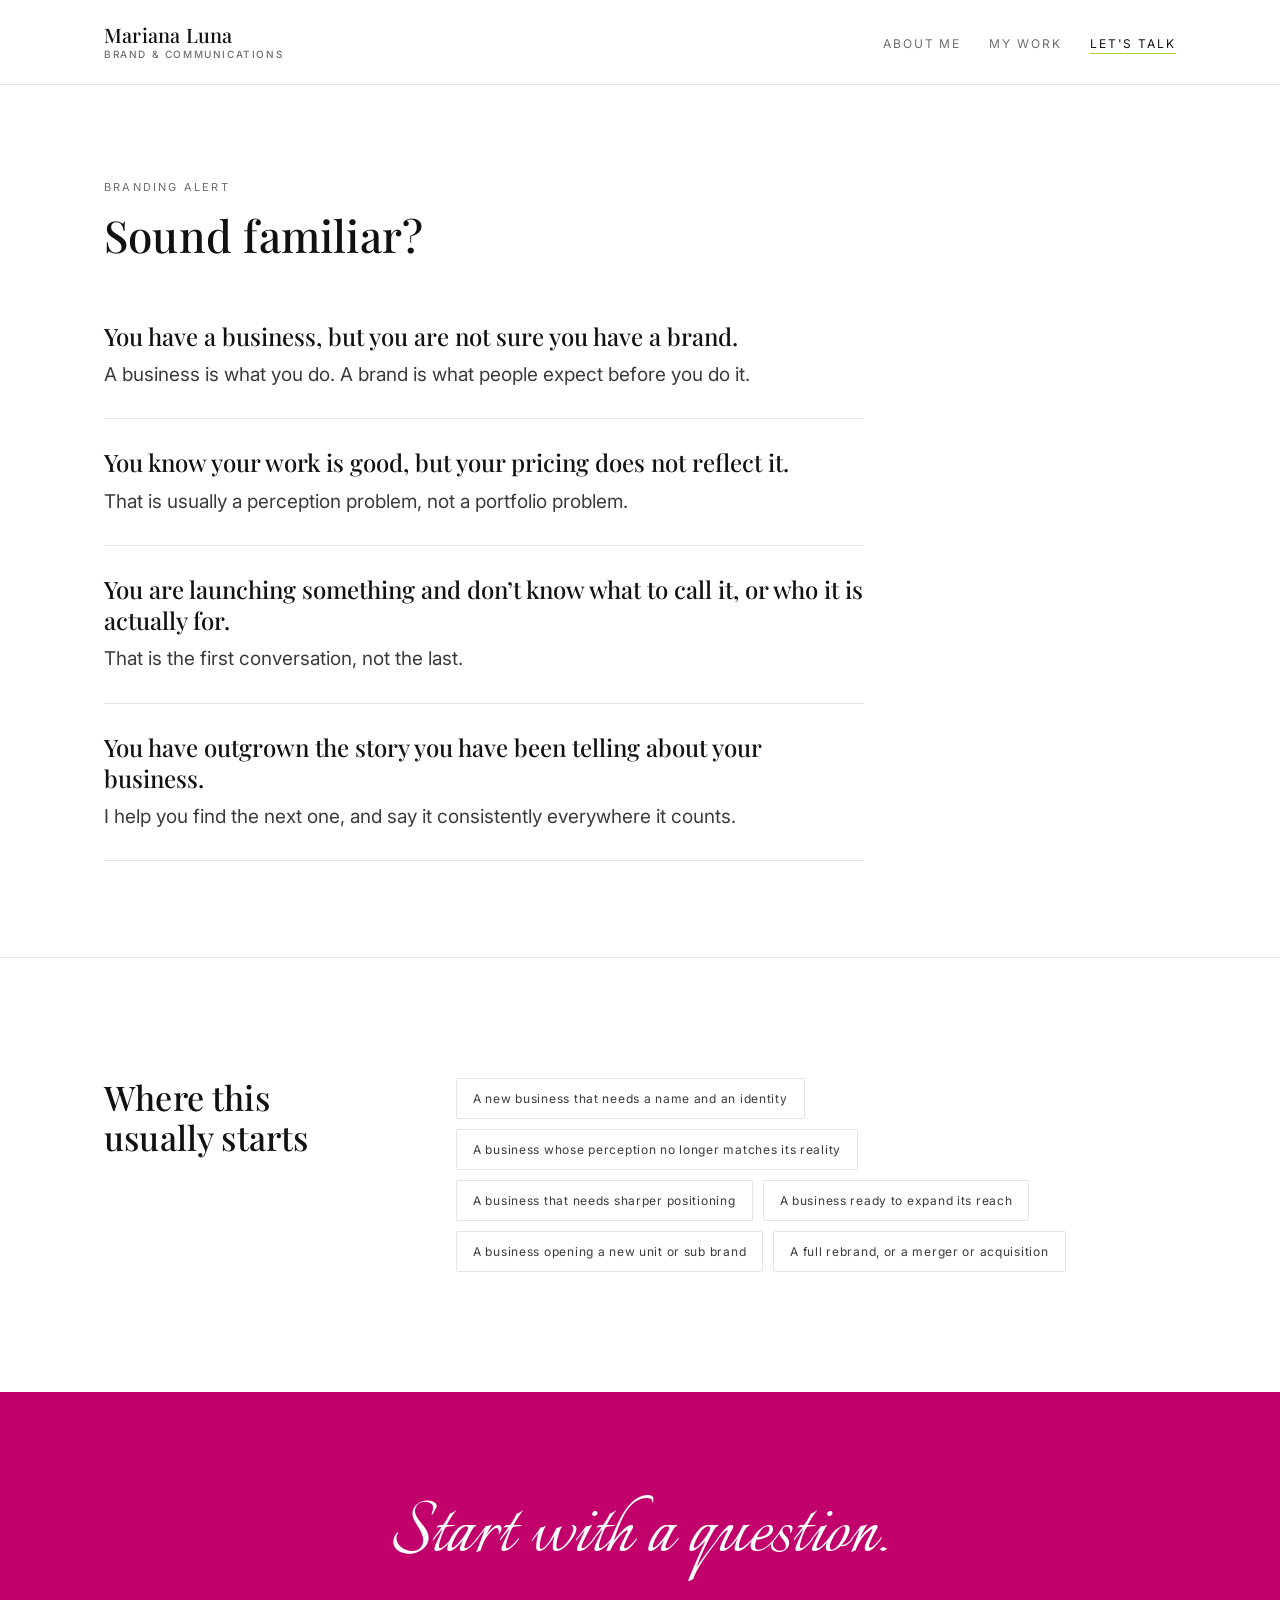
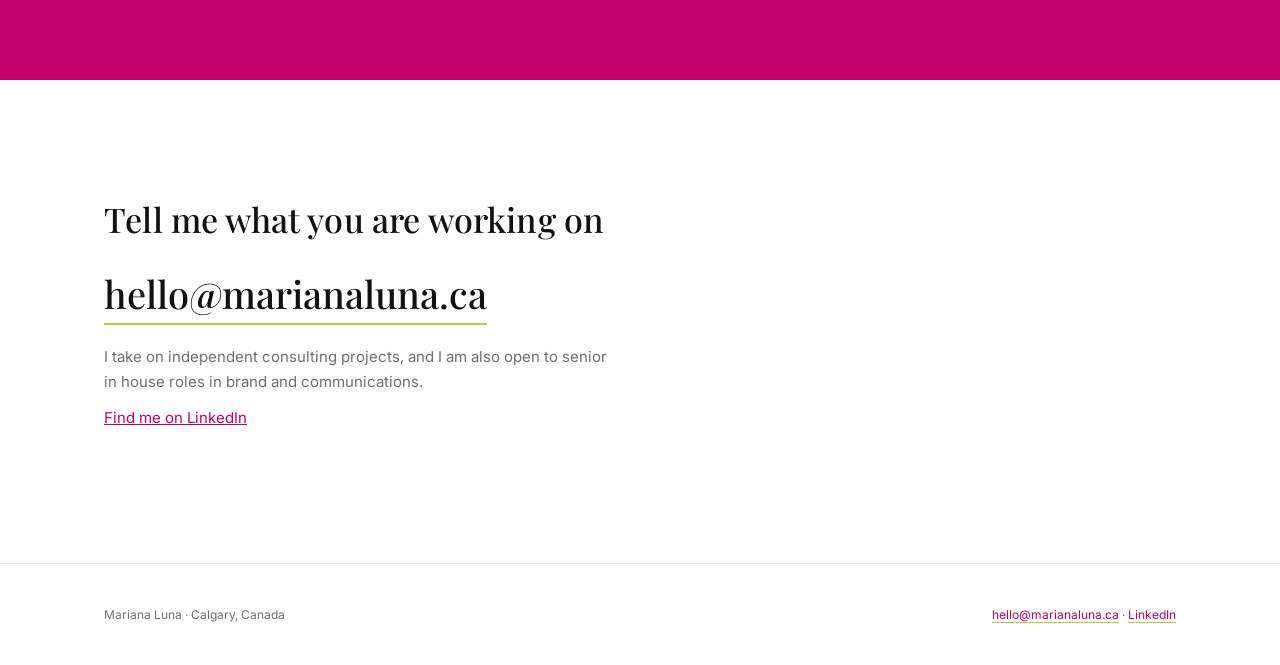
==== contact.html @ 702eda30 "Add files via upload" ====
<!doctype html>
<html lang="en">
<head>
<meta charset="utf-8">
<meta name="viewport" content="width=device-width,initial-scale=1">
<title>Let's Talk | Work With Mariana Luna</title>
<meta name="description" content="Not sure you have a brand? Pricing that does not match your work? Launching something you cannot name yet? Start the conversation.">
<link rel="canonical" href="https://marianaluna.ca/contact">
<meta property="og:type" content="website">
<meta property="og:title" content="Let's Talk | Work With Mariana Luna">
<meta property="og:description" content="Not sure you have a brand? Pricing that does not match your work? Launching something you cannot name yet? Start the conversation.">
<meta property="og:url" content="https://marianaluna.ca/contact">
<meta property="og:image" content="https://marianaluna.ca/img/og-cover.png">
<meta name="twitter:card" content="summary_large_image">
<link rel="icon" href="/img/favicon.png" sizes="32x32">
<link rel="apple-touch-icon" href="/img/apple-touch-icon.png">
<link rel="preconnect" href="https://fonts.googleapis.com">
<link rel="preconnect" href="https://fonts.gstatic.com" crossorigin>
<link href="https://fonts.googleapis.com/css2?family=Playfair+Display:ital,wght@0,400;0,500;0,700;1,400&family=Italianno&family=Inter:wght@400;500;600&display=swap" rel="stylesheet">
<link rel="stylesheet" href="/styles.css">
</head>
<body>
<a class="skip" href="#main">Skip to content</a>
<header class="masthead">
  <div class="wrap">
    <a class="wordmark" href="/"><span class="wordmark-name">Mariana Luna</span><span class="wordmark-desc">Brand &amp; Communications</span></a>
    <nav aria-label="Main">
      <ul class="nav">
        <li><a href="/about">About me</a></li>
        <li><a href="/work">My work</a></li>
        <li><a href="/contact" aria-current="page">Let's talk</a></li>
      </ul>
    </nav>
  </div>
</header>
<main id="main">
  <section class="band band--tight">
    <div class="wrap">
      <p class="eyebrow">Branding alert</p>
      <h1 class="section-title" style="font-size:44px;margin-top:16px">Sound familiar?</h1>
      <ul class="questions">
        <li><b>You have a business, but you are not sure you have a brand.</b>A business is what you do. A brand is what people expect before you do it.</li>
        <li><b>You know your work is good, but your pricing does not reflect it.</b>That is usually a perception problem, not a portfolio problem.</li>
        <li><b>You are launching something and don&rsquo;t know what to call it, or who it is actually for.</b>That is the first conversation, not the last.</li>
        <li><b>You have outgrown the story you have been telling about your business.</b>I help you find the next one, and say it consistently everywhere it counts.</li>
      </ul>
    </div>
  </section>

  <hr class="divider">

  <section class="band">
    <div class="wrap two-col">
      <h2 class="section-title">Where this usually starts</h2>
      <ul class="chips" style="max-width:640px">
        <li>A new business that needs a name and an identity</li>
        <li>A business whose perception no longer matches its reality</li>
        <li>A business that needs sharper positioning</li>
        <li>A business ready to expand its reach</li>
        <li>A business opening a new unit or sub brand</li>
        <li>A full rebrand, or a merger or acquisition</li>
      </ul>
    </div>
  </section>

  <section class="script-band script-band--magenta">
    <div class="wrap">
      <p class="script">Start with a question.</p>
    </div>
  </section>

  <section class="band contact-close">
    <div class="wrap">
      <h2 class="section-title">Tell me what you are working on</h2>
      <p class="contact-mail"><a href="mailto:hello@marianaluna.ca">hello@marianaluna.ca</a></p>
      <p class="contact-note">I take on independent consulting projects, and I am also open to senior in house roles in brand and communications.</p>
      <p class="contact-note"><a href="https://www.linkedin.com/in/lunamariana/" target="_blank" rel="noopener">Find me on LinkedIn</a></p>
    </div>
  </section>
</main>

<footer class="site-foot">
  <div class="wrap">
    <p>Mariana Luna &middot; Calgary, Canada</p>
    <p><a href="mailto:hello@marianaluna.ca">hello@marianaluna.ca</a> &middot; <a href="https://www.linkedin.com/in/lunamariana/" target="_blank" rel="noopener">LinkedIn</a></p>
  </div>
</footer>
</body>
</html>
---- styles.css ----
:root{
  --ink:#111111;
  --green:#A8D93C;
  --green-deep:#4F7A18;
  --magenta:#E0007A;
  --magenta-deep:#C2006B;
  --grey:#6E6E6E;
  --line:#E4E4E4;
  --paper:#FFFFFF;
  --serif:'Playfair Display',Georgia,serif;
  --script:'Italianno',cursive;
  --sans:'Inter',system-ui,sans-serif;
  --gutter:24px;
  --measure:620px;
}

*{box-sizing:border-box}
html{-webkit-text-size-adjust:100%}
body{
  margin:0;
  background:var(--paper);
  color:var(--ink);
  font-family:var(--sans);
  font-size:16px;
  line-height:1.75;
  -webkit-font-smoothing:antialiased;
}
img{max-width:100%;display:block}
a{color:inherit}

:focus-visible{outline:2px solid var(--magenta-deep);outline-offset:3px}

.wrap{max-width:1120px;margin:0 auto;padding:0 var(--gutter)}
.measure{max-width:var(--measure)}

/* ---------- shared type ---------- */
.eyebrow{
  font-size:11px;letter-spacing:.2em;text-transform:uppercase;
  color:var(--grey);line-height:1.2;margin:0;
}
.rule{width:44px;height:6px;background:var(--green);border:0;margin:0}
.hero .measure{max-width:460px}
.lede{font-size:18px;line-height:1.7;color:#3A3A3A;margin:0}
.body-copy p{font-size:18px;line-height:1.7;color:#3A3A3A;margin:0 0 24px}
.body-copy p:last-child{margin-bottom:0}
.section-title{
  font-family:var(--serif);font-size:34px;line-height:1.15;
  font-weight:500;margin:0 0 32px;letter-spacing:.005em;
}

/* ---------- nav ---------- */
.masthead{border-bottom:.5px solid var(--line)}
.masthead .wrap{display:flex;align-items:center;justify-content:space-between;gap:24px;padding-top:24px;padding-bottom:24px}
.wordmark{font-family:var(--serif);font-size:20px;font-weight:500;letter-spacing:.01em;text-decoration:none}
.nav{display:flex;gap:28px;list-style:none;margin:0;padding:0}
.nav a{
  font-size:12px;letter-spacing:.16em;text-transform:uppercase;
  text-decoration:none;color:var(--grey);padding-bottom:2px;
}
.nav a:hover{color:var(--ink)}
.nav a[aria-current="page"]{color:var(--ink);border-bottom:1px solid var(--green)}

/* ---------- hero de caso ---------- */
.hero{padding:96px 0 0}
.hero-grid{display:grid;grid-template-columns:minmax(0,420px) minmax(0,1fr);gap:64px;align-items:start}
.cover{position:relative}
.cover img{width:100%;aspect-ratio:4/5;object-fit:cover;border-radius:3px}
.ph{
  background:#E9E9E9;border-radius:3px;display:flex;
  align-items:center;justify-content:center;text-align:center;padding:16px;
}
.ph span{font-size:11px;letter-spacing:.16em;text-transform:uppercase;color:#A5A5A5;line-height:1.6}
.cover .ph{aspect-ratio:4/5}
.badge{
  position:absolute;top:-16px;right:-16px;width:78px;height:78px;border-radius:50%;
  background:var(--green);display:flex;align-items:center;justify-content:center;
  text-align:center;font-size:11px;line-height:1.3;color:#1F3307;letter-spacing:.04em;
}
.case-title{
  font-family:var(--serif);font-size:50px;line-height:1.02;letter-spacing:.015em;
  text-transform:uppercase;font-weight:700;margin:16px 0 20px;
}
.meta{font-size:14px;line-height:1.6;color:var(--grey);margin:0 0 28px}
.services{list-style:none;margin:0 0 28px;padding:0}
.services li{
  font-size:12px;letter-spacing:.14em;text-transform:uppercase;
  color:var(--magenta-deep);margin-bottom:10px;
}
.services li::before{content:"\2192";margin-right:10px}
.btn{
  display:inline-block;font-size:12px;letter-spacing:.14em;text-transform:uppercase;
  background:var(--ink);color:#fff;text-decoration:none;padding:15px 28px;
  border-radius:2px;margin-top:28px;transition:opacity .2s ease;border:0;cursor:pointer;
  font-family:var(--sans);
}
.btn:hover{opacity:.82}

/* ---------- secciones ---------- */
.band{padding:120px 0}
.band--tight{padding:96px 0}
.divider{border:0;border-top:.5px solid var(--line);margin:0}
.two-col{display:grid;grid-template-columns:minmax(0,280px) minmax(0,1fr);gap:72px;align-items:start}

/* ---------- resultados ---------- */
.results{display:grid;grid-template-columns:repeat(3,minmax(0,1fr));gap:48px}
.result-label{
  font-size:11px;letter-spacing:.2em;text-transform:uppercase;
  color:var(--grey);margin:0 0 20px;
}
.figure{
  font-family:var(--sans);font-size:56px;font-weight:600;letter-spacing:-.03em;
  line-height:1;margin:0 0 12px;
}
.result-text{font-size:14px;line-height:1.6;color:var(--grey);margin:0}
.result-statement{
  font-family:var(--serif);font-size:24px;line-height:1.3;margin:0 0 12px;font-weight:500;
}
.tick{width:26px;height:5px;background:var(--green);border:0;margin:0 0 20px}

/* ---------- chips ---------- */
.chips{display:flex;flex-wrap:wrap;gap:10px;list-style:none;margin:0;padding:0}
.chips li{
  font-size:12px;letter-spacing:.06em;color:#3A3A3A;
  border:.5px solid var(--line);border-radius:2px;padding:9px 16px;
}

/* ---------- script ---------- */
.script-band{text-align:center;padding:104px 0}
.script{
  font-family:var(--script);font-size:88px;line-height:.9;
  color:var(--magenta-deep);margin:0;
}
.script-note{
  font-size:12px;letter-spacing:.14em;text-transform:uppercase;
  color:var(--grey);margin:20px 0 0;
}

/* ---------- testimonio ---------- */
.quote{margin:0;max-width:640px}
.quote p{
  font-family:var(--serif);font-size:26px;line-height:1.45;margin:0 0 28px;font-weight:400;
}
.quote footer{font-size:14px;color:var(--grey)}
.quote cite{font-style:normal;color:var(--ink)}

/* ---------- galería ---------- */
.gallery{display:grid;grid-template-columns:repeat(2,minmax(0,1fr));gap:24px}
.gallery figure{margin:0}
.gallery img{width:100%;border-radius:3px;border:.5px solid var(--line)}
.gallery figcaption{font-size:12px;letter-spacing:.06em;color:var(--grey);margin-top:10px;line-height:1.5}
.gallery .ph{aspect-ratio:16/10}
.gallery .full{grid-column:1 / -1}
.gallery .stack{display:grid;gap:24px;align-content:start}
.gallery .full .ph{aspect-ratio:16/7}

/* ---------- caso siguiente ---------- */
.next{border-top:.5px solid var(--line);padding:64px 0 120px}
.next a{text-decoration:none;display:inline-block}
.next-title{font-family:var(--serif);font-size:38px;line-height:1.1;margin:12px 0 0;font-weight:700}
.next a:hover .next-title{color:var(--magenta-deep)}

/* ---------- footer ---------- */
.site-foot{border-top:.5px solid var(--line);padding:40px 0}
.site-foot .wrap{display:flex;justify-content:space-between;gap:24px;flex-wrap:wrap}
.site-foot p{font-size:12px;color:var(--grey);margin:0}
.site-foot a{color:var(--magenta-deep);text-decoration:none;border-bottom:1px solid var(--green)}

/* ---------- bandas de color ---------- */
.band--ink{background:var(--ink);color:#fff}
.band--ink .section-title{color:#fff}
.band--ink .result-label{color:rgba(255,255,255,.55)}
.band--ink .figure{color:#fff}
.band--ink .result-statement{color:#fff}
.band--ink .result-text{color:rgba(255,255,255,.66)}
.script-band--magenta{background:var(--magenta-deep)}
.script-band--magenta .script{color:#fff}
.script-band--magenta .script-note{color:rgba(255,255,255,.72)}

/* ================= HOME ================= */
.home-hero{padding:128px 0 104px}
.home-title{
  font-family:var(--serif);font-weight:700;font-size:64px;line-height:1.04;
  letter-spacing:.015em;text-transform:uppercase;margin:0;max-width:14ch;
}
.home-script{
  font-family:var(--script);font-size:96px;line-height:.7;color:var(--magenta-deep);
  display:block;text-transform:none;letter-spacing:0;margin:6px 0 0 40px;
}
.home-support{font-size:20px;font-weight:500;line-height:1.4;color:#3A3A3A;margin:36px 0 0;max-width:44ch}

/* franja de cifras */
.numbers{background:var(--ink);color:#fff;padding:72px 0}
.numbers-grid{display:grid;grid-template-columns:repeat(4,minmax(0,1fr));gap:48px 32px}
.num{margin:0}
.num b{display:block;font-size:44px;font-weight:600;letter-spacing:-.03em;line-height:1;margin-bottom:10px}
.num span{font-size:13px;line-height:1.5;color:rgba(255,255,255,.66)}
.numbers-note{font-size:12px;color:rgba(255,255,255,.5);margin:48px 0 0;max-width:70ch;line-height:1.6}

/* proyectos destacados */
.featured{display:grid;grid-template-columns:repeat(3,minmax(0,1fr));gap:32px}
.featured a{text-decoration:none;display:block}
.featured img{width:100%;aspect-ratio:4/5;object-fit:cover;border-radius:3px}
.featured .ph{aspect-ratio:4/5}
.featured h3{font-family:var(--serif);font-size:26px;font-weight:500;margin:18px 0 4px;line-height:1.15}
.featured p{font-size:13px;color:var(--grey);margin:0}
.featured a:hover h3{color:var(--magenta-deep)}

.split{display:grid;grid-template-columns:minmax(0,320px) minmax(0,1fr);gap:64px;align-items:center}
.split .ph{aspect-ratio:4/5}
.split img{width:100%;aspect-ratio:4/5;object-fit:cover;border-radius:3px}

.cta-band{text-align:center;padding:120px 0}
.cta-title{font-family:var(--serif);font-size:44px;font-weight:500;line-height:1.15;margin:0 0 32px}

/* ================= DIRECTORIO ================= */
.directory{display:grid;grid-template-columns:repeat(3,minmax(0,1fr));gap:32px 32px}
.dir-item{text-decoration:none;display:block}
.dir-item img{width:100%;aspect-ratio:4/5;object-fit:cover;border-radius:3px}
.dir-item .ph{aspect-ratio:4/5}
.dir-item h3{font-family:var(--serif);font-size:24px;font-weight:500;margin:16px 0 4px;line-height:1.2}
.dir-item p{font-size:13px;color:var(--grey);margin:0}
.dir-item:hover h3{color:var(--magenta-deep)}
.dir-item--soon{pointer-events:none;opacity:.45}
.soon-tag{font-size:10px;letter-spacing:.18em;text-transform:uppercase;color:var(--grey)}

.pillars{display:grid;grid-template-columns:repeat(3,minmax(0,1fr));gap:48px}
.pillar h3{font-family:var(--serif);font-size:24px;font-weight:500;line-height:1.2;margin:0 0 16px}
.pillar p{font-size:15px;line-height:1.7;color:#3A3A3A;margin:0}
.pillar .tick{margin-bottom:20px}

/* ================= ABOUT ================= */
.about-hero{padding:112px 0 0}
.about-grid{display:grid;grid-template-columns:minmax(0,360px) minmax(0,1fr);gap:64px;align-items:start}
.one-liner{font-family:var(--serif);font-size:38px;line-height:1.2;font-weight:500;margin:0 0 32px}
.mantras{list-style:none;margin:0;padding:0}
.mantras li{
  font-family:var(--serif);font-size:24px;line-height:1.35;font-weight:400;
  padding:22px 0;border-bottom:.5px solid var(--line);margin:0;
}
.mantras li:first-child{border-top:.5px solid var(--line)}

/* ================= CONTACTO ================= */
.questions{list-style:none;margin:0;padding:0;max-width:760px}
.questions li{
  font-size:19px;line-height:1.6;color:#3A3A3A;
  padding:28px 0;border-bottom:.5px solid var(--line);
}
.questions li b{font-family:var(--serif);font-weight:500;color:var(--ink);display:block;font-size:24px;margin-bottom:8px;line-height:1.3}
.form{max-width:560px}
.field{margin-bottom:24px}
.field label{display:block;font-size:11px;letter-spacing:.18em;text-transform:uppercase;color:var(--grey);margin-bottom:8px}
.field input,.field select,.field textarea{
  width:100%;font-family:var(--sans);font-size:16px;color:var(--ink);
  border:0;border-bottom:1px solid var(--line);padding:10px 0;background:transparent;border-radius:0;
}
.field textarea{min-height:110px;resize:vertical}
.field input:focus,.field select:focus,.field textarea:focus{outline:0;border-bottom-color:var(--magenta-deep)}
.form-note{font-size:12px;color:var(--grey);margin:24px 0 0;line-height:1.6;max-width:60ch}

/* ---------- aviso de prototipo ---------- */

/* ---------- responsive ---------- */
@media (max-width:880px){
  .hero{padding-top:64px}
  .hero-grid{grid-template-columns:1fr;gap:40px}
  .badge{width:64px;height:64px;top:-12px;right:-12px;font-size:10px}
  .case-title{font-size:38px}
  .band{padding:72px 0}
  .band--tight{padding:64px 0}
  .two-col{grid-template-columns:1fr;gap:24px}
  .results{grid-template-columns:1fr;gap:40px}
  .figure{font-size:44px}
  .result-statement{font-size:21px}
  .script{font-size:58px}
  .script-band{padding:72px 0}
  .quote p{font-size:21px}
  .gallery{grid-template-columns:1fr}
  .gallery .stack{gap:24px}
  .next{padding-bottom:72px}
  .next-title{font-size:30px}
  .nav{gap:18px}
  .nav a{font-size:11px;letter-spacing:.12em}

  .home-hero{padding:72px 0 64px}
  .home-title{font-size:38px}
  .home-script{font-size:62px;margin-left:16px}
  .home-support{font-size:17px;margin-top:28px}
  .numbers-grid{grid-template-columns:repeat(2,minmax(0,1fr));gap:36px 24px}
  .num b{font-size:32px}
  .featured{grid-template-columns:1fr;gap:40px}
  .split{grid-template-columns:1fr;gap:32px}
  .cta-band{padding:72px 0}
  .cta-title{font-size:30px}
  .directory{grid-template-columns:repeat(2,minmax(0,1fr));gap:28px 20px}
  .dir-item h3{font-size:19px}
  .pillars{grid-template-columns:1fr;gap:40px}
  .about-hero{padding-top:64px}
  .about-grid{grid-template-columns:1fr;gap:32px}
  .one-liner{font-size:27px}
  .mantras li{font-size:19px;padding:18px 0}
  .questions li{font-size:17px;padding:22px 0}
  .questions li b{font-size:20px}
}

@media (prefers-reduced-motion:reduce){
  *{transition:none!important;animation:none!important}
}

/* ---- casos con video y arquitectura de marca ---- */
.gallery img,.gallery video{width:100%;display:block;border-radius:3px;background:#E9E9E9}
.gallery .full img,.gallery .full video{aspect-ratio:auto}
.gallery .r45 img,.gallery .r45 video{aspect-ratio:4/5;object-fit:cover}
.gallery .r1610 img,.gallery .r1610 video{aspect-ratio:16/10;object-fit:cover}
.gallery .rproc img,.gallery .rproc video{aspect-ratio:892/972;object-fit:cover}
.process{max-width:560px;margin:56px 0 0}
.process video{width:100%;display:block;border-radius:3px;background:#111}
.caption{font-size:12px;line-height:1.5;color:var(--grey);margin:10px 0 0}
.arch{border:.5px solid var(--line);border-radius:3px;padding:40px}
.arch-cols{display:grid;grid-template-columns:repeat(2,minmax(0,1fr));gap:24px}
.arch-col{border-top:5px solid var(--green);background:#FAFAFA;border-radius:2px;padding:24px}
.arch-col h3{
  font-size:11px;letter-spacing:.2em;text-transform:uppercase;
  color:var(--green-deep);margin:0 0 6px;font-weight:600;
}
.arch-col p{font-size:14px;line-height:1.6;color:#3A3A3A;margin:0 0 20px}
.arch-col .arch-role{font-size:14px;color:var(--ink);margin:0 0 12px;font-weight:500}
.arch-umbrella{
  background:var(--ink);color:#fff;border-radius:2px;text-align:center;
  padding:20px 16px;margin:0 0 8px;
}
.arch-umbrella strong{
  font-family:var(--serif);font-weight:500;font-size:26px;line-height:1.1;display:block;
}
.arch-umbrella span{
  font-size:11px;letter-spacing:.2em;text-transform:uppercase;
  color:rgba(255,255,255,.6);display:block;margin-top:8px;
}
.arch-stem{width:1px;height:28px;background:var(--line);margin:0 auto}
.arch-seg{font-size:11px;letter-spacing:.16em;text-transform:uppercase;color:var(--grey);margin:0 0 10px}
.arch-tiers{display:grid;grid-template-columns:repeat(2,minmax(0,1fr));gap:24px}
.arch-tier{padding-left:16px}
.arch-tier strong{display:block;font-size:14px;margin-bottom:4px}
.arch-tier span{display:block;font-size:13px;line-height:1.6;color:var(--grey)}
.arch-tier--full{border-left:5px solid var(--green-deep)}
.arch-tier--light{border-left:5px solid var(--green)}
.arch-endorse{margin-top:32px;border-top:.5px solid var(--line);padding-top:24px}
.arch-endorse h3{
  font-size:11px;letter-spacing:.2em;text-transform:uppercase;
  color:var(--grey);margin:0 0 16px;font-weight:500;
}
.arch-brands{display:flex;flex-wrap:wrap;gap:8px;list-style:none;margin:0;padding:0}
.arch-brands li{
  font-size:12px;letter-spacing:.04em;background:#fff;
  border:.5px solid var(--line);border-radius:2px;padding:8px 14px;
}
.arch-brands li em{font-style:normal;color:var(--grey)}
/* ---- marquee de logos ---- */
.brands{padding:64px 0 72px;border-top:1px solid var(--line);border-bottom:1px solid var(--line)}
.marquee{overflow:hidden;position:relative;
  -webkit-mask-image:linear-gradient(90deg,transparent,#000 8%,#000 92%,transparent);
  mask-image:linear-gradient(90deg,transparent,#000 8%,#000 92%,transparent)}
.marquee-track{display:flex;align-items:center;gap:28px;width:max-content;
  animation:marquee 70s linear infinite}
.marquee:hover .marquee-track{animation-play-state:paused}
.marquee img{height:56px;width:auto;flex:none;opacity:.72;
  transition:opacity .25s ease}
.marquee img:hover{opacity:1}
@keyframes marquee{from{transform:translateX(0)}to{transform:translateX(-50%)}}
@media (prefers-reduced-motion:reduce){
  .marquee-track{animation:none;flex-wrap:wrap;width:auto;justify-content:center;gap:40px 56px}
  .marquee{-webkit-mask-image:none;mask-image:none}
}
.brands-note{margin:40px 0 0;font-size:13px;color:var(--grey);text-align:center}
@media (max-width:880px){
  .marquee img{height:42px}
  .marquee-track{gap:24px}
  .brands{padding:48px 0 52px}
}

/* ---- accesibilidad y ajustes de home ---- */
.skip{position:absolute;left:-9999px;top:0;background:var(--ink);color:#fff;
  padding:12px 18px;z-index:50;font-size:14px}
.skip:focus{left:16px;top:16px}
.home-questions{margin:36px 0 40px;padding:0;list-style:none;max-width:52ch}
.home-questions li{font-size:19px;font-weight:500;line-height:1.5;color:#3A3A3A;margin:0 0 6px}
.home-questions li:last-child{margin-top:18px;color:var(--ink)}
@media (max-width:880px){
  .home-questions li{font-size:16px}
  .home-questions{margin:28px 0 32px}
}

/* ---- linea de credenciales en About ---- */
.credentials{font-size:14px;color:var(--grey);line-height:1.6;
  margin:28px 0 0;max-width:var(--measure)}

/* ---- cierre de Let's talk, sin formulario ---- */
.contact-close{padding-bottom:120px}
.contact-mail{margin:24px 0 28px}
.contact-mail a{font-family:var(--serif);font-size:38px;font-weight:500;
  line-height:1.2;color:var(--ink);text-decoration:none;
  border-bottom:2px solid var(--green);padding-bottom:4px}
.contact-mail a:hover{color:var(--magenta-deep);border-bottom-color:var(--magenta)}
.contact-note{font-size:15px;color:var(--grey);line-height:1.65;
  max-width:56ch;margin:0 0 12px}
.contact-note a{color:var(--magenta-deep)}
@media (max-width:880px){
  .contact-mail a{font-size:25px}
  .contact-close{padding-bottom:72px}
}

/* ---- bajada del logotipo ---- */
.wordmark{display:inline-block;line-height:1.1}
.wordmark-name{display:block}
.wordmark-desc{display:block;font-family:var(--sans);font-size:10px;font-weight:500;
  letter-spacing:.16em;text-transform:uppercase;color:var(--grey);margin-top:3px}
.wordmark:hover .wordmark-desc{color:var(--magenta-deep)}
@media (max-width:880px){.wordmark-desc{font-size:8.5px;letter-spacing:.12em}}

/* ---- retrato ---- */
.portrait{width:100%;aspect-ratio:4/5;object-fit:cover;border-radius:3px;display:block}

/* ---- banda de testimonios ---- */
.tgrid{columns:2;column-gap:56px;margin-top:8px}
.tcard{break-inside:avoid;margin:0 0 44px;padding:0;border:0;
  border-top:2px solid var(--green);padding-top:20px}
.tcard p{font-family:var(--serif);font-size:19px;line-height:1.5;
  font-weight:400;color:var(--ink);margin:0 0 16px}
.tcard footer{font-family:var(--sans);font-size:13px;color:var(--grey);line-height:1.5}
.tcard cite{font-style:normal;font-weight:600;color:var(--ink);display:block}
.tcard cite a{color:inherit;text-decoration:none;border-bottom:1px solid var(--line)}
.tcard cite a:hover{color:var(--magenta-deep);border-bottom-color:var(--magenta)}
.tcard footer span{display:block}
@media (max-width:880px){
  .tgrid{columns:1}
  .tcard{margin-bottom:36px}
  .tcard p{font-size:17px}
}

/* Los atributos width/height del HTML pisan aspect-ratio.
   height:auto devuelve el control al CSS. */
.featured img,.dir-item img,.cover img,.portrait,
.gallery img,.gallery video,.process video{height:auto}

/* el rotulo del bloque siguiente va sobre el titulo, no al lado */
.next .eyebrow{display:block;margin:0 0 10px}
.next-title{display:block}

/* ---- masthead en pantallas chicas: marca arriba, menu abajo ---- */
@media (max-width:880px){
  .masthead .wrap{flex-direction:column;align-items:flex-start;
    gap:14px;padding-top:18px;padding-bottom:16px}
  .masthead nav{width:100%}
  .nav{gap:0;justify-content:space-between;width:100%}
  .nav a{white-space:nowrap;font-size:10.5px;letter-spacing:.1em}
  .wordmark{font-size:18px}
  .wordmark-desc{font-size:9px;letter-spacing:.14em;white-space:nowrap}
}

/* ---- argenti: video y media ---- */
.media{margin:0}
.media img{width:100%;aspect-ratio:16/10;object-fit:cover;border-radius:3px}
.media-cap{
  font-size:13px;line-height:1.55;color:var(--grey);
  margin:12px 0 0;max-width:44ch;
}
.video{position:relative;margin:0}
.video-frame{
  position:relative;width:100%;aspect-ratio:16/9;
  border:0;padding:0;margin:0;cursor:pointer;display:block;
  border-radius:3px;overflow:hidden;background:#000;
}
.video-frame img{width:100%;height:100%;object-fit:cover;display:block}
.video-play{
  position:absolute;top:50%;left:50%;transform:translate(-50%,-50%);
  width:78px;height:78px;border-radius:50%;
  background:var(--magenta-deep);
  display:flex;align-items:center;justify-content:center;
  transition:transform .2s ease;
}
.video-play::after{
  content:"";border-style:solid;border-width:13px 0 13px 21px;
  border-color:transparent transparent transparent #fff;margin-left:5px;
}
.video-frame:hover .video-play{transform:translate(-50%,-50%) scale(1.06)}
.video iframe{width:100%;aspect-ratio:16/9;border:0;border-radius:3px;display:block}
.video-play{width:60px;height:60px}
.video-play::after{border-width:10px 0 10px 16px}

/* ---- newtopia: video y media ---- */
.videos{display:grid;grid-template-columns:repeat(2,minmax(0,1fr));gap:32px}
.vlink{text-decoration:none;display:block}
.vthumb{
  position:relative;border-radius:3px;overflow:hidden;
  background:linear-gradient(135deg,#443DF5 0%,#2EFFB3 100%);
  aspect-ratio:16/9;
}
.vthumb img{width:100%;height:100%;object-fit:cover;display:block}
.vplay{
  position:absolute;left:50%;top:50%;transform:translate(-50%,-50%);
  width:62px;height:62px;border-radius:50%;background:rgba(17,17,17,.74);
  display:flex;align-items:center;justify-content:center;transition:background .2s ease;
}
.vplay::before{
  content:"";border-left:15px solid #fff;
  border-top:10px solid transparent;border-bottom:10px solid transparent;margin-left:4px;
}
.vlink:hover .vplay{background:var(--magenta-deep)}
.vmeta{font-family:var(--serif);font-size:21px;font-weight:500;line-height:1.25;margin:16px 0 3px}
.vlink:hover .vmeta{color:var(--magenta-deep)}
.vsub{font-size:12px;letter-spacing:.06em;color:var(--grey);margin:0;line-height:1.5}
.after{max-width:var(--measure)}
.vlink--tall{max-width:340px;margin-top:32px}
.vthumb--tall{aspect-ratio:4/5}
.script-lead{
  font-family:var(--serif);font-size:30px;line-height:1.25;font-weight:500;
  margin:0 0 4px;color:#fff;
}
.videos{grid-template-columns:1fr;gap:36px}
.vmeta{font-size:18px}
.script-lead{font-size:21px}

/* ---- market-one: video y media ---- */
.gallery video,.gallery .media{width:100%;height:auto;display:block;border-radius:3px;background:#111}

/* los proyectos que faltan van como texto, no como recuadros vacios */
.soon-list{margin:44px 0 0;font-size:15px;color:var(--grey);
  padding-top:22px;border-top:1px solid var(--line)}
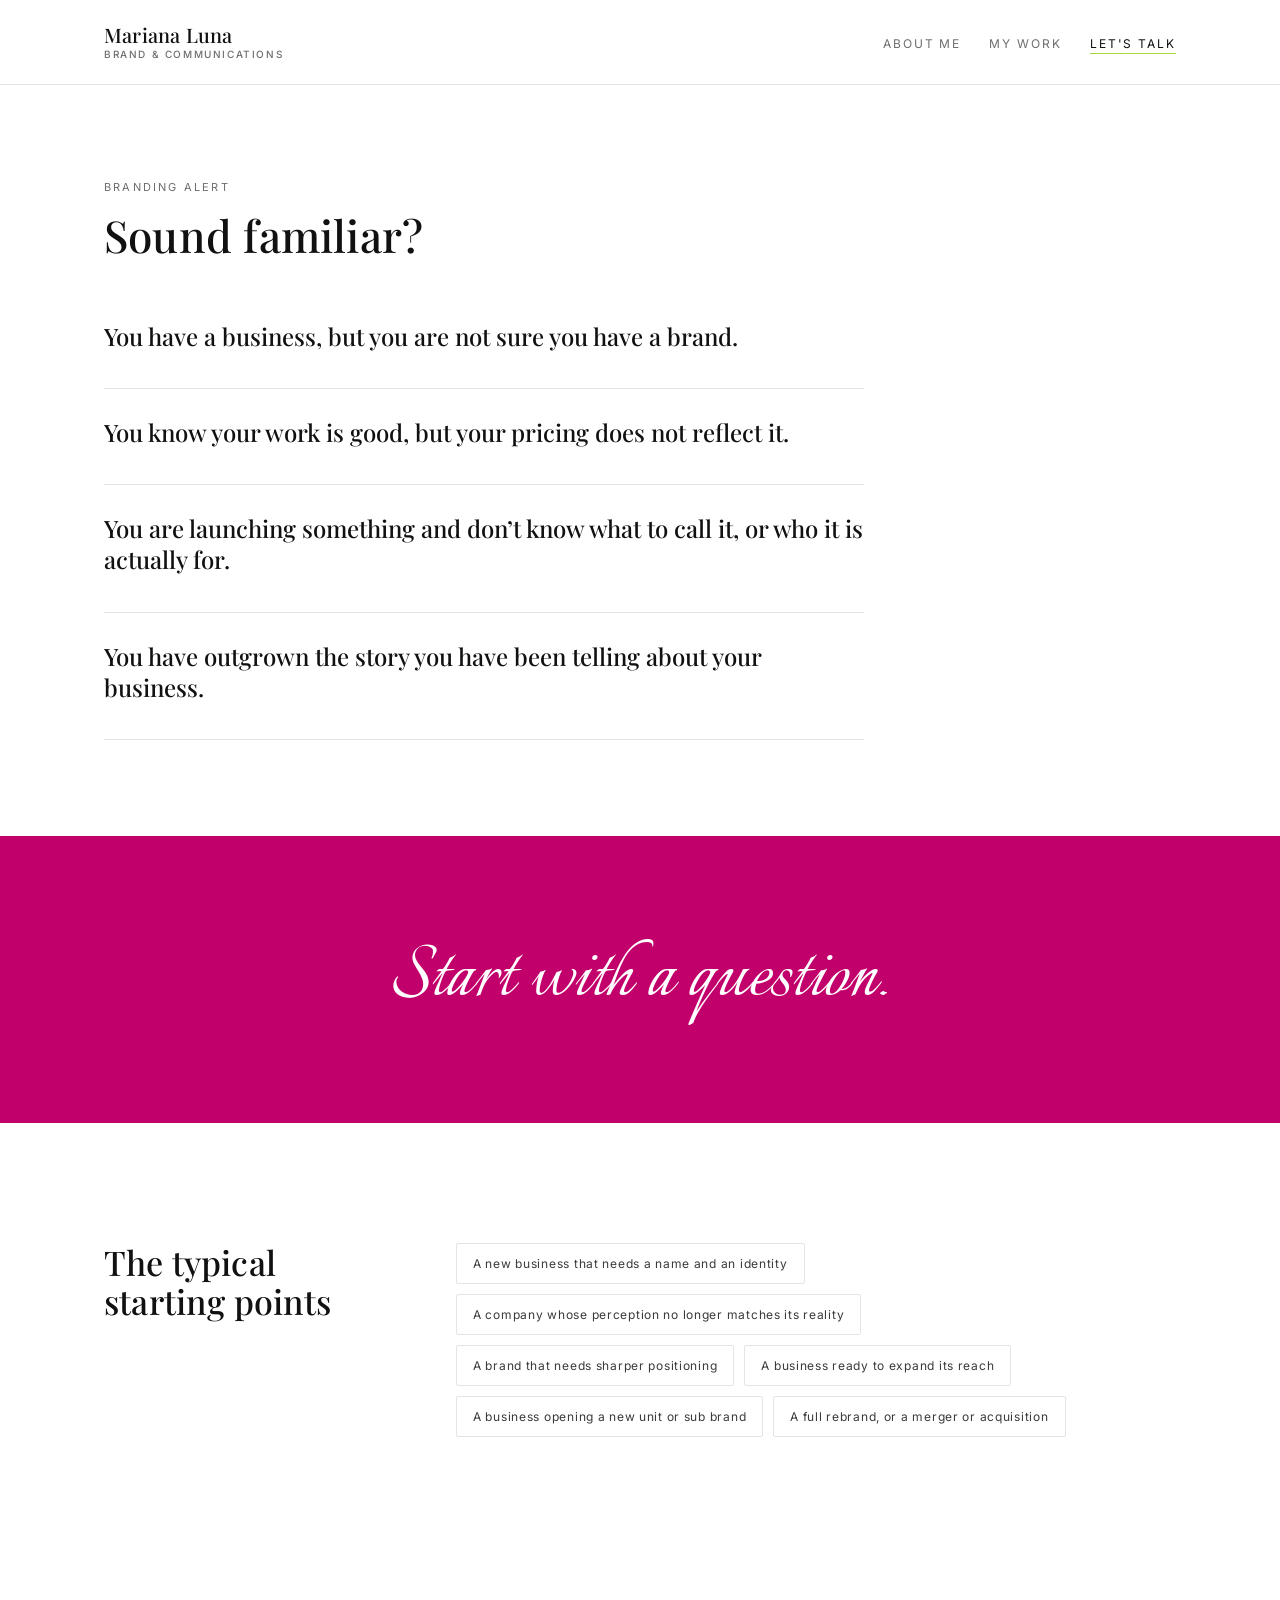
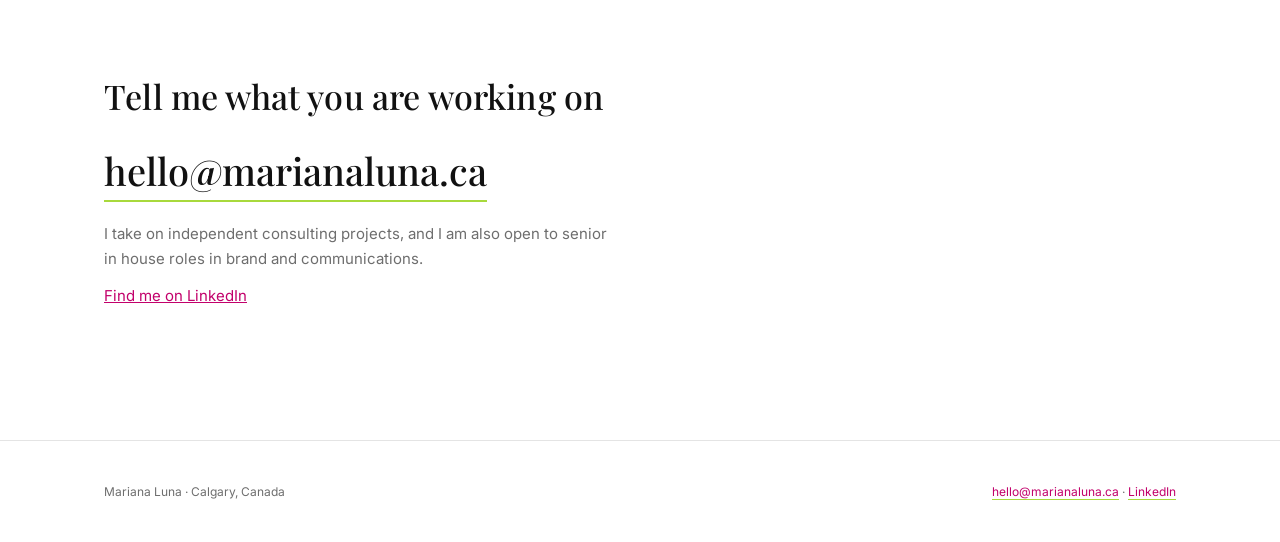
==== commit cb9552e7: "Add files via upload nueva version de lets talk" ====
--- a/contact.html
+++ b/contact.html
@@ -39,26 +39,10 @@
       <p class="eyebrow">Branding alert</p>
       <h1 class="section-title" style="font-size:44px;margin-top:16px">Sound familiar?</h1>
       <ul class="questions">
-        <li><b>You have a business, but you are not sure you have a brand.</b>A business is what you do. A brand is what people expect before you do it.</li>
-        <li><b>You know your work is good, but your pricing does not reflect it.</b>That is usually a perception problem, not a portfolio problem.</li>
-        <li><b>You are launching something and don&rsquo;t know what to call it, or who it is actually for.</b>That is the first conversation, not the last.</li>
-        <li><b>You have outgrown the story you have been telling about your business.</b>I help you find the next one, and say it consistently everywhere it counts.</li>
-      </ul>
-    </div>
-  </section>
-
-  <hr class="divider">
-
-  <section class="band">
-    <div class="wrap two-col">
-      <h2 class="section-title">Where this usually starts</h2>
-      <ul class="chips" style="max-width:640px">
-        <li>A new business that needs a name and an identity</li>
-        <li>A business whose perception no longer matches its reality</li>
-        <li>A business that needs sharper positioning</li>
-        <li>A business ready to expand its reach</li>
-        <li>A business opening a new unit or sub brand</li>
-        <li>A full rebrand, or a merger or acquisition</li>
+        <li><b>You have a business, but you are not sure you have a brand.</b></li>
+        <li><b>You know your work is good, but your pricing does not reflect it.</b></li>
+        <li><b>You are launching something and don&rsquo;t know what to call it, or who it is actually for.</b></li>
+        <li><b>You have outgrown the story you have been telling about your business.</b></li>
       </ul>
     </div>
   </section>
@@ -66,6 +50,20 @@
   <section class="script-band script-band--magenta">
     <div class="wrap">
       <p class="script">Start with a question.</p>
+    </div>
+  </section>
+
+  <section class="band">
+    <div class="wrap two-col">
+      <h2 class="section-title">The typical starting points</h2>
+      <ul class="chips" style="max-width:640px">
+        <li>A new business that needs a name and an identity</li>
+        <li>A company whose perception no longer matches its reality</li>
+        <li>A brand that needs sharper positioning</li>
+        <li>A business ready to expand its reach</li>
+        <li>A business opening a new unit or sub brand</li>
+        <li>A full rebrand, or a merger or acquisition</li>
+      </ul>
     </div>
   </section>
 
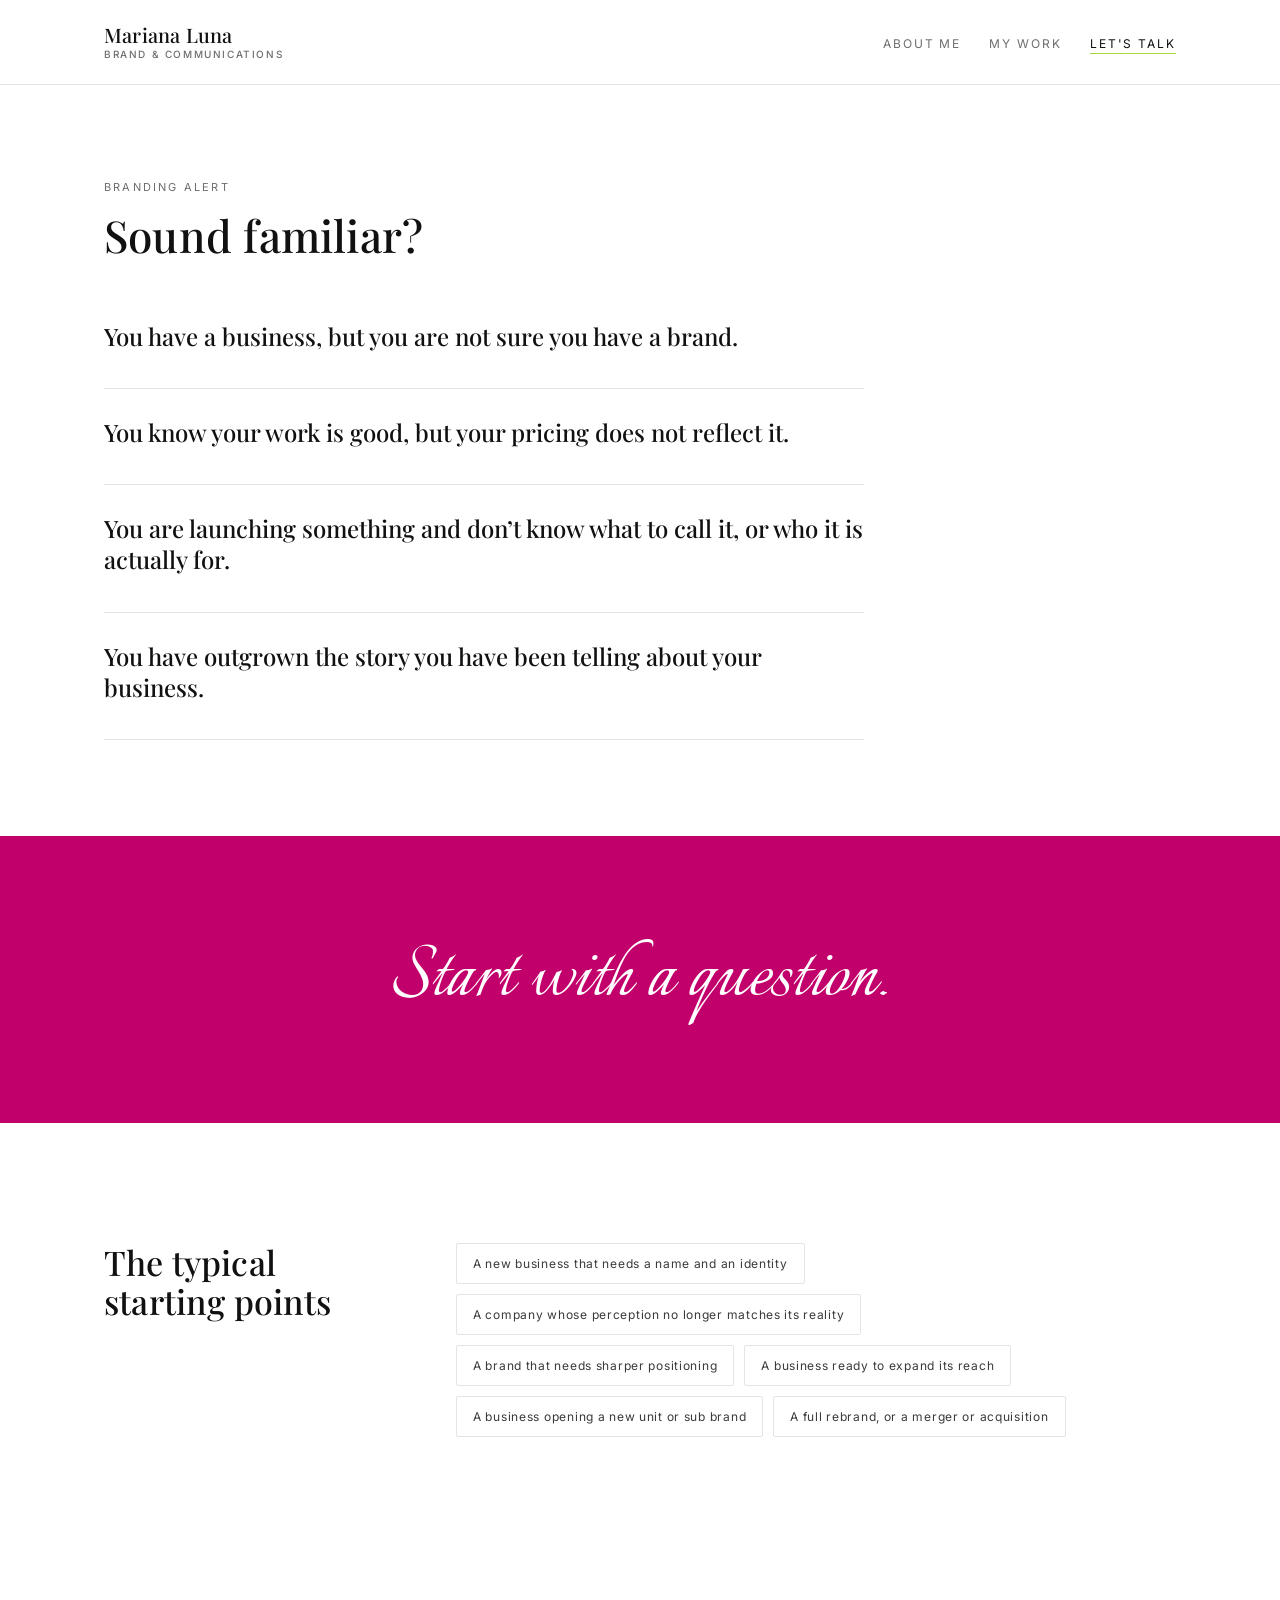
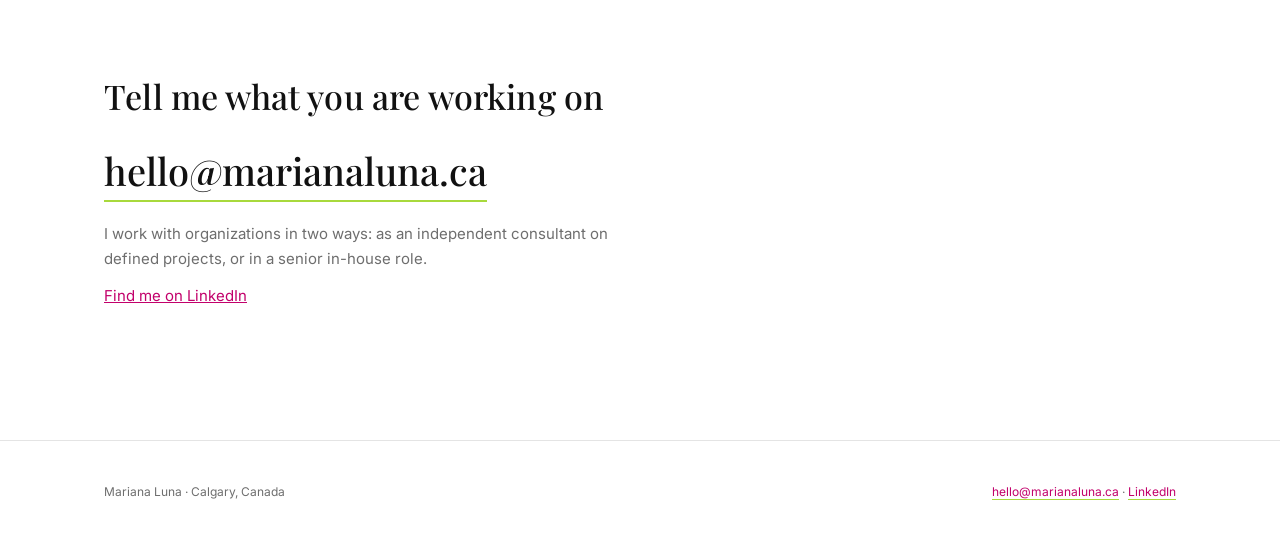
==== commit 9529d195: "Update contact.html" ====
--- a/contact.html
+++ b/contact.html
@@ -71,7 +71,7 @@
     <div class="wrap">
       <h2 class="section-title">Tell me what you are working on</h2>
       <p class="contact-mail"><a href="mailto:hello@marianaluna.ca">hello@marianaluna.ca</a></p>
-      <p class="contact-note">I take on independent consulting projects, and I am also open to senior in house roles in brand and communications.</p>
+      <p class="contact-note">I work with organizations in two ways: as an independent consultant on defined projects, or in a senior in-house role.</p>
       <p class="contact-note"><a href="https://www.linkedin.com/in/lunamariana/" target="_blank" rel="noopener">Find me on LinkedIn</a></p>
     </div>
   </section>
